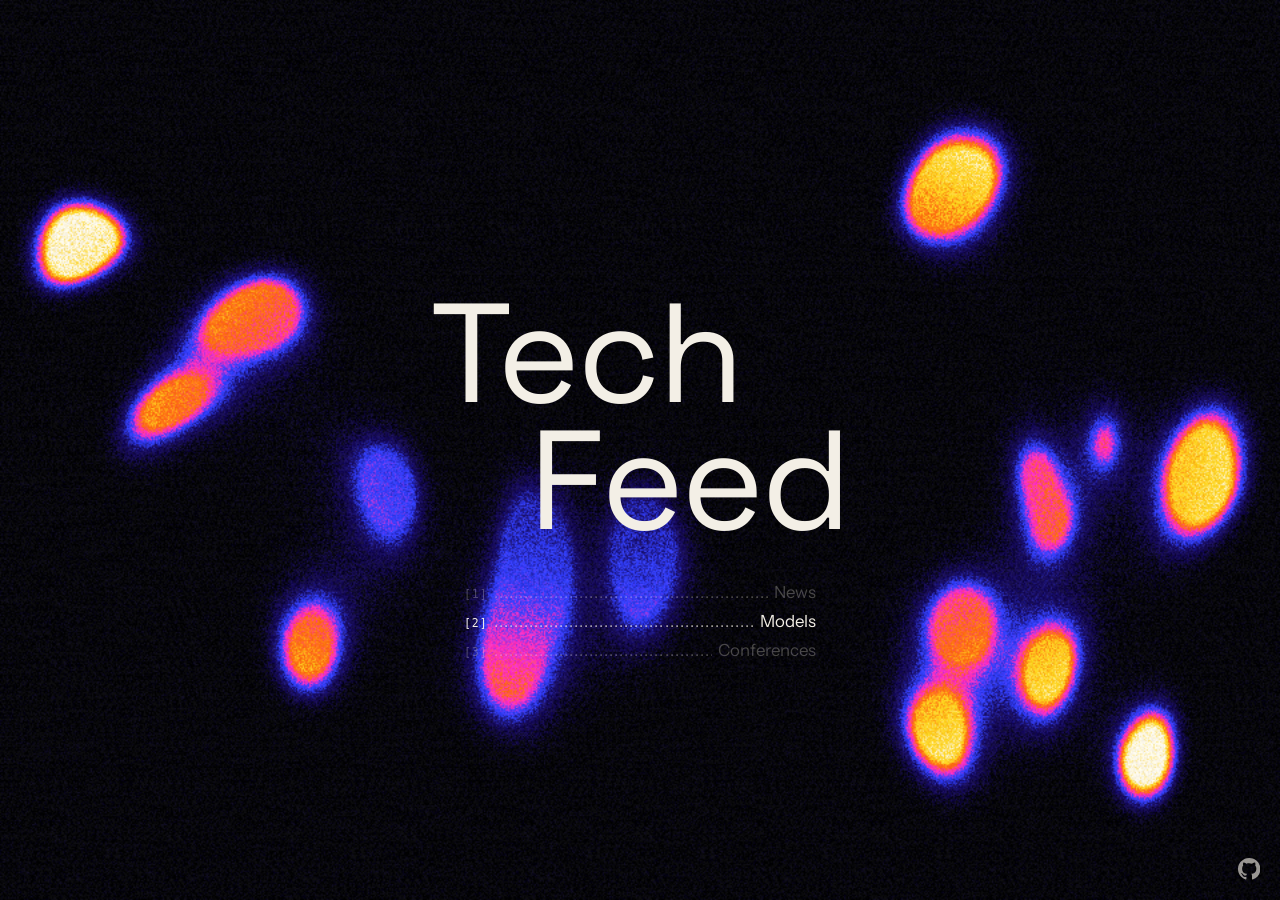
==== site/index.html @ 36f6113f "reorder landing index, add github icon, centered empty state, disable text selection Co-Authored-By:" ====
<!doctype html>
<html lang="en">
<head>
	<meta charset="utf-8">
	<meta name="viewport" content="width=device-width, initial-scale=1">
	<title>Tech Feed</title>
	<meta name="description" content="Hourly JSON feeds of new AI model releases from 48 labs.">
	<link rel="preconnect" href="https://fonts.googleapis.com">
	<link rel="preconnect" href="https://fonts.gstatic.com" crossorigin>
	<link rel="stylesheet" href="https://fonts.googleapis.com/css2?family=Space+Grotesk&family=Instrument+Sans&display=swap">
	<link rel="stylesheet" href="assets/landing.css">
</head>
<body>
	<canvas class="field" data-shader="field-culture" data-bands="0" aria-hidden="true"></canvas>

	<main>
		<p class="stamp"></p>
		<h1><span>Tech</span><span>Feed</span></h1>
		<nav class="toc" aria-label="Feeds">
			<a aria-disabled="true"><span class="num">[1]</span><span class="dots"></span><span class="label">News</span></a>
			<a href="models/"><span class="num">[2]</span><span class="dots"></span><span class="label">Models</span></a>
			<a aria-disabled="true"><span class="num">[3]</span><span class="dots"></span><span class="label">Conferences</span></a>
		</nav>
	</main>

	<a class="repo" href="https://github.com/christiansassi/tech-feed" aria-label="Source code on GitHub"><svg aria-hidden="true" fill="currentColor" fill-rule="evenodd" viewBox="0 0 24 24" xmlns="http://www.w3.org/2000/svg"><path d="M12 0c6.63 0 12 5.276 12 11.79-.001 5.067-3.29 9.567-8.175 11.187-.6.118-.825-.25-.825-.56 0-.398.015-1.665.015-3.242 0-1.105-.375-1.813-.81-2.181 2.67-.295 5.475-1.297 5.475-5.822 0-1.297-.465-2.344-1.23-3.169.12-.295.54-1.503-.12-3.125 0 0-1.005-.324-3.3 1.209a11.32 11.32 0 00-3-.398c-1.02 0-2.04.133-3 .398-2.295-1.518-3.3-1.209-3.3-1.209-.66 1.622-.24 2.83-.12 3.125-.765.825-1.23 1.887-1.23 3.169 0 4.51 2.79 5.527 5.46 5.822-.345.294-.66.81-.765 1.577-.69.31-2.415.81-3.495-.973-.225-.354-.9-1.223-1.845-1.209-1.005.015-.405.56.015.781.51.28 1.095 1.327 1.23 1.666.24.663 1.02 1.93 4.035 1.385 0 .988.015 1.916.015 2.196 0 .31-.225.664-.825.56C3.303 21.374-.003 16.867 0 11.791 0 5.276 5.37 0 12 0z"></path></svg></a>

	<!--
		Culture as a lava lamp: blobs rise and sink slowly, each around its own resting
		height and with its own reach, so they spread over the whole screen instead of
		piling up at the edges. Every blob is made of three lobes that drift around its
		center: most of the time they stay close and push the outline out of round, and
		now and then they move far enough apart that the blob pinches and divides, then
		they come back together. A noise warp keeps every outline changing. The field
		maps to one continuous gradient, with no rings or hard borders.
	-->
	<script type="x-shader/x-fragment" id="field-culture">
		float field(vec2 uv, vec2 p, float t) {
			float aspect = uRes.x / uRes.y;
			float slow = t * 0.02;
			float f = 0.0;

			vec2 wobble = vec2(noise(p * 3.2 + vec2(slow, -slow)), noise(p * 3.2 + vec2(7.3 - slow, 2.1 + slow))) - 0.5;
			vec2 q = p + wobble * 0.13;

			for (int i = 0; i < 10; i++) {
				float fi = float(i);
				vec2 h = hash22(vec2(fi * 1.31, fi * 2.17) + 4.7);
				float speed = mix(0.016, 0.032, h.y);
				float phase = 6.2832 * hash12(vec2(fi, 7.0));

				float reach = mix(0.15, 0.42, hash12(vec2(fi, 5.0)));
				float y = (hash12(vec2(fi, 13.0)) - 0.5) * (0.84 - 2.0 * reach) + sin(t * speed + phase) * reach;
				float velocity = cos(t * speed + phase);
				float x = (h.x - 0.5) * aspect * 0.95 + 0.05 * sin(t * speed * 0.7 + fi * 1.9);
				float r = mix(0.045, 0.09, hash12(vec2(fi, 11.0)));

				float split = 0.5 + 0.5 * sin(t * mix(0.025, 0.05, hash12(vec2(fi, 17.0))) + 6.2832 * hash12(vec2(fi, 19.0)));
				float spread = r * (0.35 + 2.8 * split * split * split);
				float spin = t * 0.04 * (hash12(vec2(fi, 23.0)) - 0.5) + 6.2832 * hash12(vec2(fi, 29.0));

				for (int k = 0; k < 3; k++) {
					float fk = float(k);
					float lobe = r * mix(0.5, 0.72, hash12(vec2(fi, 31.0 + fk)));
					float angle = spin + fk * 2.0944 + 0.7 * sin(t * 0.05 + fi + fk * 1.7);
					float gap = spread * mix(0.55, 1.0, hash12(vec2(fi, 37.0 + fk)));

					vec2 d = q - vec2(x, y) - vec2(cos(angle), sin(angle)) * gap;
					d.y /= 1.0 + 0.45 * abs(velocity);
					f += lobe * lobe / (dot(d, d) + 0.0005);
				}
			}

			return smoothstep(0.6, 2.6, f);
		}
	</script>
	<script src="assets/landing.js"></script>
</body>
</html>
---- site/assets/landing.css ----
/* Landing page layout: full-screen shader canvas with a centered title block. */

:root {
	--ink: #f3efe6;
	--ink-muted: rgba(243, 239, 230, 0.62);
	--ink-faint: rgba(243, 239, 230, 0.28);
	--ground: #050507;
	--font-title: "Space Grotesk", system-ui, sans-serif;
	--font-body: "Instrument Sans", system-ui, sans-serif;
	--font-mono: ui-monospace, "SF Mono", "JetBrains Mono", Menlo, Consolas, monospace;
	color-scheme: dark;
}

* {
	box-sizing: border-box;
}

html,
body {
	height: 100%;
}

body {
	margin: 0;
	background: var(--ground);
	color: var(--ink);
	font-family: var(--font-mono);
	overflow: hidden;
	-webkit-user-select: none;
	user-select: none;
}

body.no-webgl {
	background: radial-gradient(120% 70% at 20% 100%, #ff6a12 0%, #ff2ec2 18%, #3340ff 34%, #170b5c 50%, var(--ground) 70%);
}

canvas.field {
	position: fixed;
	inset: 0;
	width: 100%;
	height: 100%;
	display: block;
}

main {
	position: relative;
	min-height: 100%;
	display: grid;
	place-items: center;
	align-content: center;
	gap: 2.4rem;
	padding: 2rem 1rem;
	text-align: center;
}

.stamp {
	margin: 0;
	font-size: 0.72rem;
	font-weight: 600;
	letter-spacing: 0.14em;
	text-transform: uppercase;
	color: var(--ink);
	min-height: 1em;
}

h1 {
	margin: 0;
	font-family: var(--font-title);
	font-weight: 400;
	font-size: clamp(3.6rem, 11vw, 9rem);
	line-height: 0.9;
	letter-spacing: -0.02em;
	display: grid;
}

h1 span:first-child {
	justify-self: start;
	transform: translateX(-0.35em);
}

h1 span:last-child {
	justify-self: end;
	transform: translateX(0.35em);
}

nav.toc {
	display: grid;
	gap: 0.55rem;
	width: min(22rem, 86vw);
	font-family: var(--font-body);
	font-size: 1.05rem;
}

nav.toc a {
	display: grid;
	grid-template-columns: auto 1fr auto;
	align-items: baseline;
	gap: 0.4rem;
	color: var(--ink);
	text-decoration: none;
}

nav.toc a .num {
	font-family: var(--font-mono);
	font-size: 0.72rem;
	letter-spacing: 0.08em;
}

nav.toc a .dots {
	overflow: hidden;
	white-space: nowrap;
	letter-spacing: 0.12em;
	color: var(--ink-muted);
}

nav.toc a .dots::before {
	content: "................................................................................................................................................................................................................................................";
}

nav.toc a {
	transition: opacity 0.25s ease;
}

nav.toc:has(a:hover, a:focus-visible) a:not(:hover, :focus-visible) {
	opacity: 0.3;
}

nav.toc a[aria-disabled="true"] {
	color: var(--ink-faint);
	pointer-events: none;
}

nav.toc a[aria-disabled="true"] .dots {
	color: var(--ink-faint);
}

.repo {
	position: fixed;
	right: max(1.25rem, env(safe-area-inset-right));
	bottom: max(1.25rem, env(safe-area-inset-bottom));
	display: block;
	width: 1.4rem;
	height: 1.4rem;
	color: var(--ink-muted);
	transition: color 0.25s ease;
}

.repo svg {
	display: block;
	width: 100%;
	height: 100%;
}

.repo:hover,
.repo:focus-visible {
	color: var(--ink);
}

@media (prefers-reduced-motion: reduce) {
	* {
		transition: none !important;
	}
}
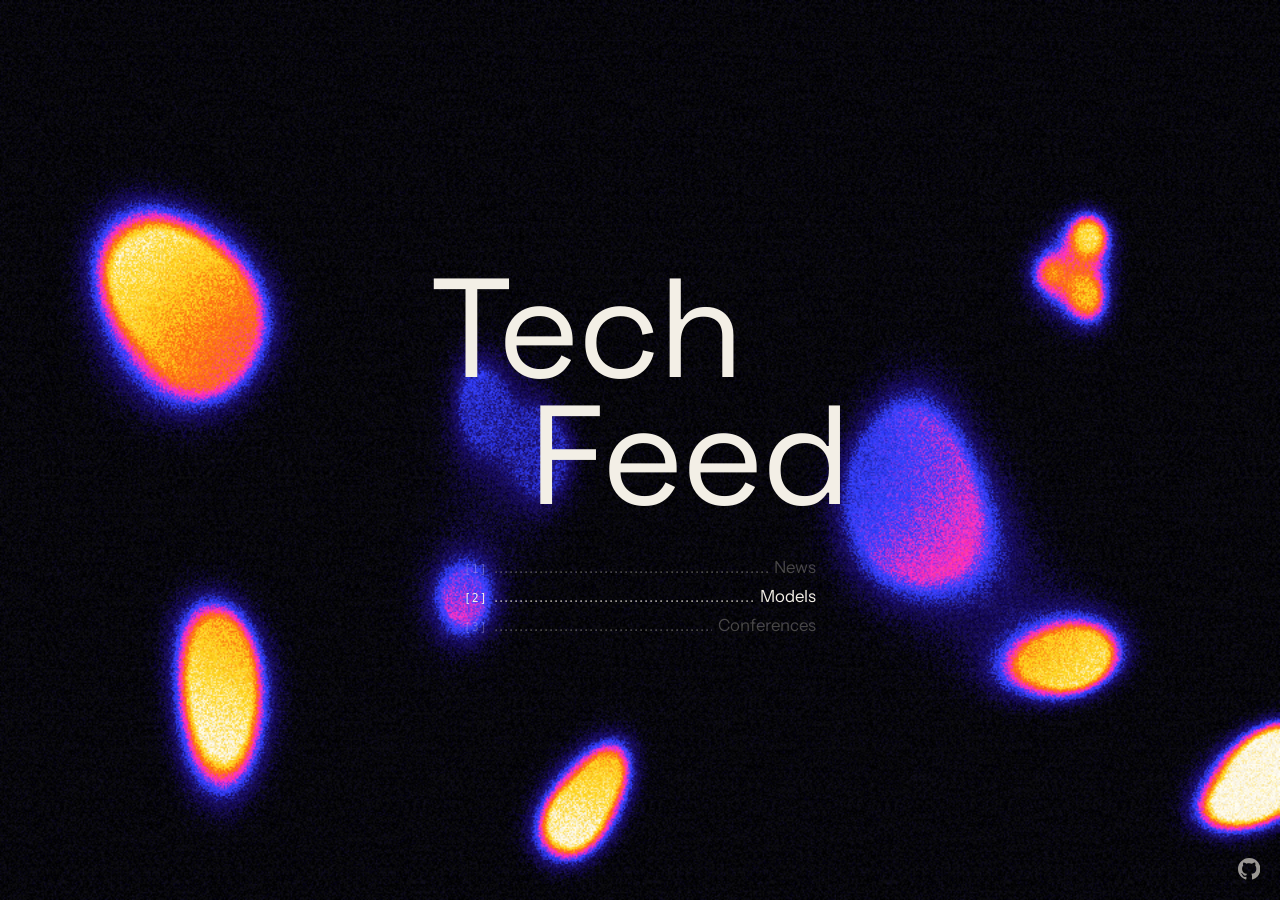
==== commit 9583f9eb: "link each model to its article, open links in a new tab, remove landing date Co-Authored-By: Claude " ====
--- a/site/index.html
+++ b/site/index.html
@@ -14,16 +14,15 @@
 	<canvas class="field" data-shader="field-culture" data-bands="0" aria-hidden="true"></canvas>
 
 	<main>
-		<p class="stamp"></p>
 		<h1><span>Tech</span><span>Feed</span></h1>
 		<nav class="toc" aria-label="Feeds">
 			<a aria-disabled="true"><span class="num">[1]</span><span class="dots"></span><span class="label">News</span></a>
-			<a href="models/"><span class="num">[2]</span><span class="dots"></span><span class="label">Models</span></a>
+			<a href="models/" target="_blank" rel="noopener"><span class="num">[2]</span><span class="dots"></span><span class="label">Models</span></a>
 			<a aria-disabled="true"><span class="num">[3]</span><span class="dots"></span><span class="label">Conferences</span></a>
 		</nav>
 	</main>
 
-	<a class="repo" href="https://github.com/christiansassi/tech-feed" aria-label="Source code on GitHub"><svg aria-hidden="true" fill="currentColor" fill-rule="evenodd" viewBox="0 0 24 24" xmlns="http://www.w3.org/2000/svg"><path d="M12 0c6.63 0 12 5.276 12 11.79-.001 5.067-3.29 9.567-8.175 11.187-.6.118-.825-.25-.825-.56 0-.398.015-1.665.015-3.242 0-1.105-.375-1.813-.81-2.181 2.67-.295 5.475-1.297 5.475-5.822 0-1.297-.465-2.344-1.23-3.169.12-.295.54-1.503-.12-3.125 0 0-1.005-.324-3.3 1.209a11.32 11.32 0 00-3-.398c-1.02 0-2.04.133-3 .398-2.295-1.518-3.3-1.209-3.3-1.209-.66 1.622-.24 2.83-.12 3.125-.765.825-1.23 1.887-1.23 3.169 0 4.51 2.79 5.527 5.46 5.822-.345.294-.66.81-.765 1.577-.69.31-2.415.81-3.495-.973-.225-.354-.9-1.223-1.845-1.209-1.005.015-.405.56.015.781.51.28 1.095 1.327 1.23 1.666.24.663 1.02 1.93 4.035 1.385 0 .988.015 1.916.015 2.196 0 .31-.225.664-.825.56C3.303 21.374-.003 16.867 0 11.791 0 5.276 5.37 0 12 0z"></path></svg></a>
+	<a class="repo" href="https://github.com/christiansassi/tech-feed" target="_blank" rel="noopener" aria-label="Source code on GitHub"><svg aria-hidden="true" fill="currentColor" fill-rule="evenodd" viewBox="0 0 24 24" xmlns="http://www.w3.org/2000/svg"><path d="M12 0c6.63 0 12 5.276 12 11.79-.001 5.067-3.29 9.567-8.175 11.187-.6.118-.825-.25-.825-.56 0-.398.015-1.665.015-3.242 0-1.105-.375-1.813-.81-2.181 2.67-.295 5.475-1.297 5.475-5.822 0-1.297-.465-2.344-1.23-3.169.12-.295.54-1.503-.12-3.125 0 0-1.005-.324-3.3 1.209a11.32 11.32 0 00-3-.398c-1.02 0-2.04.133-3 .398-2.295-1.518-3.3-1.209-3.3-1.209-.66 1.622-.24 2.83-.12 3.125-.765.825-1.23 1.887-1.23 3.169 0 4.51 2.79 5.527 5.46 5.822-.345.294-.66.81-.765 1.577-.69.31-2.415.81-3.495-.973-.225-.354-.9-1.223-1.845-1.209-1.005.015-.405.56.015.781.51.28 1.095 1.327 1.23 1.666.24.663 1.02 1.93 4.035 1.385 0 .988.015 1.916.015 2.196 0 .31-.225.664-.825.56C3.303 21.374-.003 16.867 0 11.791 0 5.276 5.37 0 12 0z"></path></svg></a>
 
 	<!--
 		Culture as a lava lamp: blobs rise and sink slowly, each around its own resting
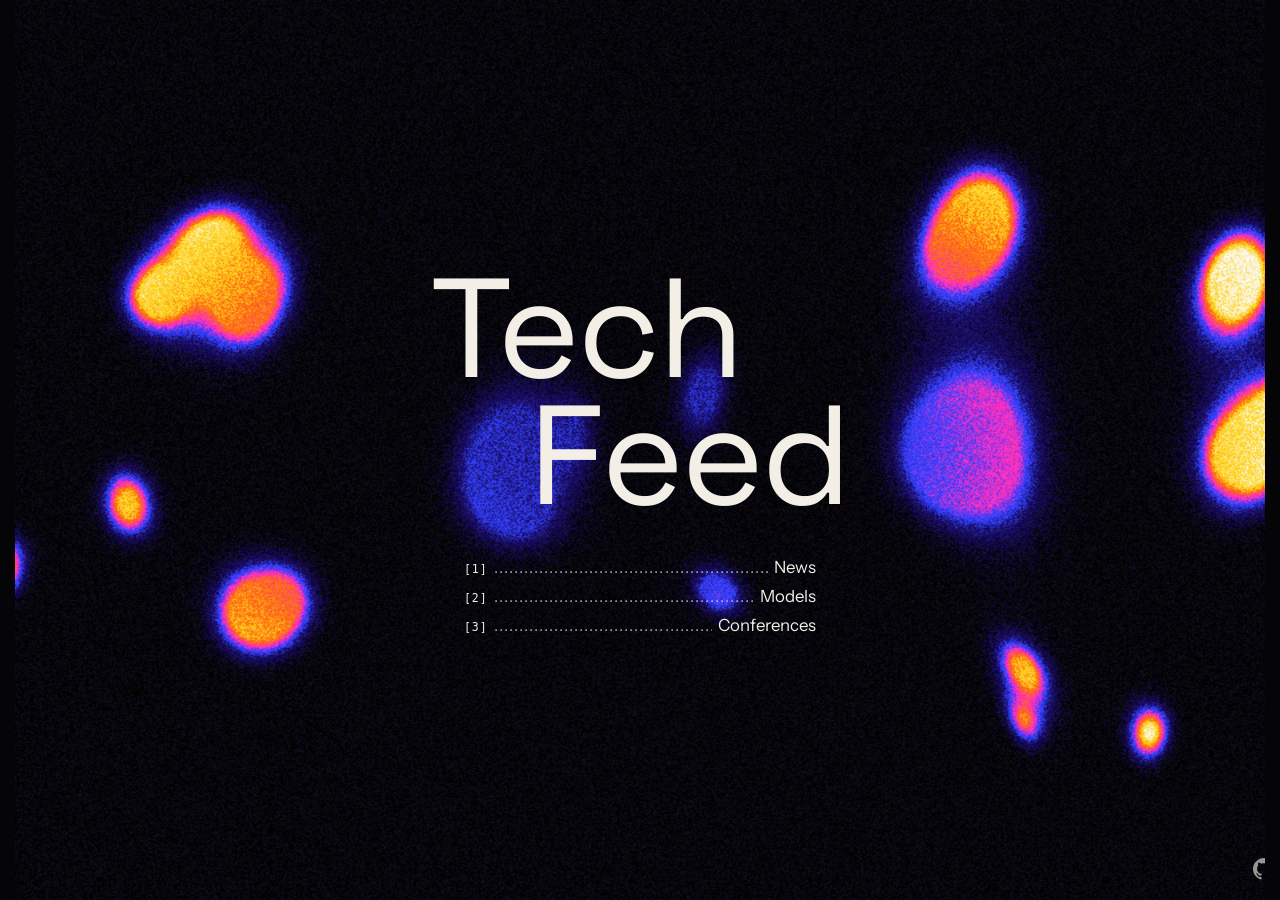
==== commit 23c95600: "add news and conferences pages, share the background shader, keep pages centered with scrollbar gutt" ====
--- a/site/index.html
+++ b/site/index.html
@@ -16,63 +16,15 @@
 	<main>
 		<h1><span>Tech</span><span>Feed</span></h1>
 		<nav class="toc" aria-label="Feeds">
-			<a aria-disabled="true"><span class="num">[1]</span><span class="dots"></span><span class="label">News</span></a>
+			<a href="news/" target="_blank" rel="noopener"><span class="num">[1]</span><span class="dots"></span><span class="label">News</span></a>
 			<a href="models/" target="_blank" rel="noopener"><span class="num">[2]</span><span class="dots"></span><span class="label">Models</span></a>
-			<a aria-disabled="true"><span class="num">[3]</span><span class="dots"></span><span class="label">Conferences</span></a>
+			<a href="conferences/" target="_blank" rel="noopener"><span class="num">[3]</span><span class="dots"></span><span class="label">Conferences</span></a>
 		</nav>
 	</main>
 
 	<a class="repo" href="https://github.com/christiansassi/tech-feed" target="_blank" rel="noopener" aria-label="Source code on GitHub"><svg aria-hidden="true" fill="currentColor" fill-rule="evenodd" viewBox="0 0 24 24" xmlns="http://www.w3.org/2000/svg"><path d="M12 0c6.63 0 12 5.276 12 11.79-.001 5.067-3.29 9.567-8.175 11.187-.6.118-.825-.25-.825-.56 0-.398.015-1.665.015-3.242 0-1.105-.375-1.813-.81-2.181 2.67-.295 5.475-1.297 5.475-5.822 0-1.297-.465-2.344-1.23-3.169.12-.295.54-1.503-.12-3.125 0 0-1.005-.324-3.3 1.209a11.32 11.32 0 00-3-.398c-1.02 0-2.04.133-3 .398-2.295-1.518-3.3-1.209-3.3-1.209-.66 1.622-.24 2.83-.12 3.125-.765.825-1.23 1.887-1.23 3.169 0 4.51 2.79 5.527 5.46 5.822-.345.294-.66.81-.765 1.577-.69.31-2.415.81-3.495-.973-.225-.354-.9-1.223-1.845-1.209-1.005.015-.405.56.015.781.51.28 1.095 1.327 1.23 1.666.24.663 1.02 1.93 4.035 1.385 0 .988.015 1.916.015 2.196 0 .31-.225.664-.825.56C3.303 21.374-.003 16.867 0 11.791 0 5.276 5.37 0 12 0z"></path></svg></a>
 
-	<!--
-		Culture as a lava lamp: blobs rise and sink slowly, each around its own resting
-		height and with its own reach, so they spread over the whole screen instead of
-		piling up at the edges. Every blob is made of three lobes that drift around its
-		center: most of the time they stay close and push the outline out of round, and
-		now and then they move far enough apart that the blob pinches and divides, then
-		they come back together. A noise warp keeps every outline changing. The field
-		maps to one continuous gradient, with no rings or hard borders.
-	-->
-	<script type="x-shader/x-fragment" id="field-culture">
-		float field(vec2 uv, vec2 p, float t) {
-			float aspect = uRes.x / uRes.y;
-			float slow = t * 0.02;
-			float f = 0.0;
-
-			vec2 wobble = vec2(noise(p * 3.2 + vec2(slow, -slow)), noise(p * 3.2 + vec2(7.3 - slow, 2.1 + slow))) - 0.5;
-			vec2 q = p + wobble * 0.13;
-
-			for (int i = 0; i < 10; i++) {
-				float fi = float(i);
-				vec2 h = hash22(vec2(fi * 1.31, fi * 2.17) + 4.7);
-				float speed = mix(0.016, 0.032, h.y);
-				float phase = 6.2832 * hash12(vec2(fi, 7.0));
-
-				float reach = mix(0.15, 0.42, hash12(vec2(fi, 5.0)));
-				float y = (hash12(vec2(fi, 13.0)) - 0.5) * (0.84 - 2.0 * reach) + sin(t * speed + phase) * reach;
-				float velocity = cos(t * speed + phase);
-				float x = (h.x - 0.5) * aspect * 0.95 + 0.05 * sin(t * speed * 0.7 + fi * 1.9);
-				float r = mix(0.045, 0.09, hash12(vec2(fi, 11.0)));
-
-				float split = 0.5 + 0.5 * sin(t * mix(0.025, 0.05, hash12(vec2(fi, 17.0))) + 6.2832 * hash12(vec2(fi, 19.0)));
-				float spread = r * (0.35 + 2.8 * split * split * split);
-				float spin = t * 0.04 * (hash12(vec2(fi, 23.0)) - 0.5) + 6.2832 * hash12(vec2(fi, 29.0));
-
-				for (int k = 0; k < 3; k++) {
-					float fk = float(k);
-					float lobe = r * mix(0.5, 0.72, hash12(vec2(fi, 31.0 + fk)));
-					float angle = spin + fk * 2.0944 + 0.7 * sin(t * 0.05 + fi + fk * 1.7);
-					float gap = spread * mix(0.55, 1.0, hash12(vec2(fi, 37.0 + fk)));
-
-					vec2 d = q - vec2(x, y) - vec2(cos(angle), sin(angle)) * gap;
-					d.y /= 1.0 + 0.45 * abs(velocity);
-					f += lobe * lobe / (dot(d, d) + 0.0005);
-				}
-			}
-
-			return smoothstep(0.6, 2.6, f);
-		}
-	</script>
+	<script src="assets/field.js"></script>
 	<script src="assets/landing.js"></script>
 </body>
 </html>
--- a/site/assets/landing.css
+++ b/site/assets/landing.css
@@ -18,6 +18,11 @@
 html,
 body {
 	height: 100%;
+}
+
+/* Reserve the scrollbar space on both sides, so centered content keeps the same position whether or not a page scrolls. */
+html {
+	scrollbar-gutter: stable both-edges;
 }
 
 body {
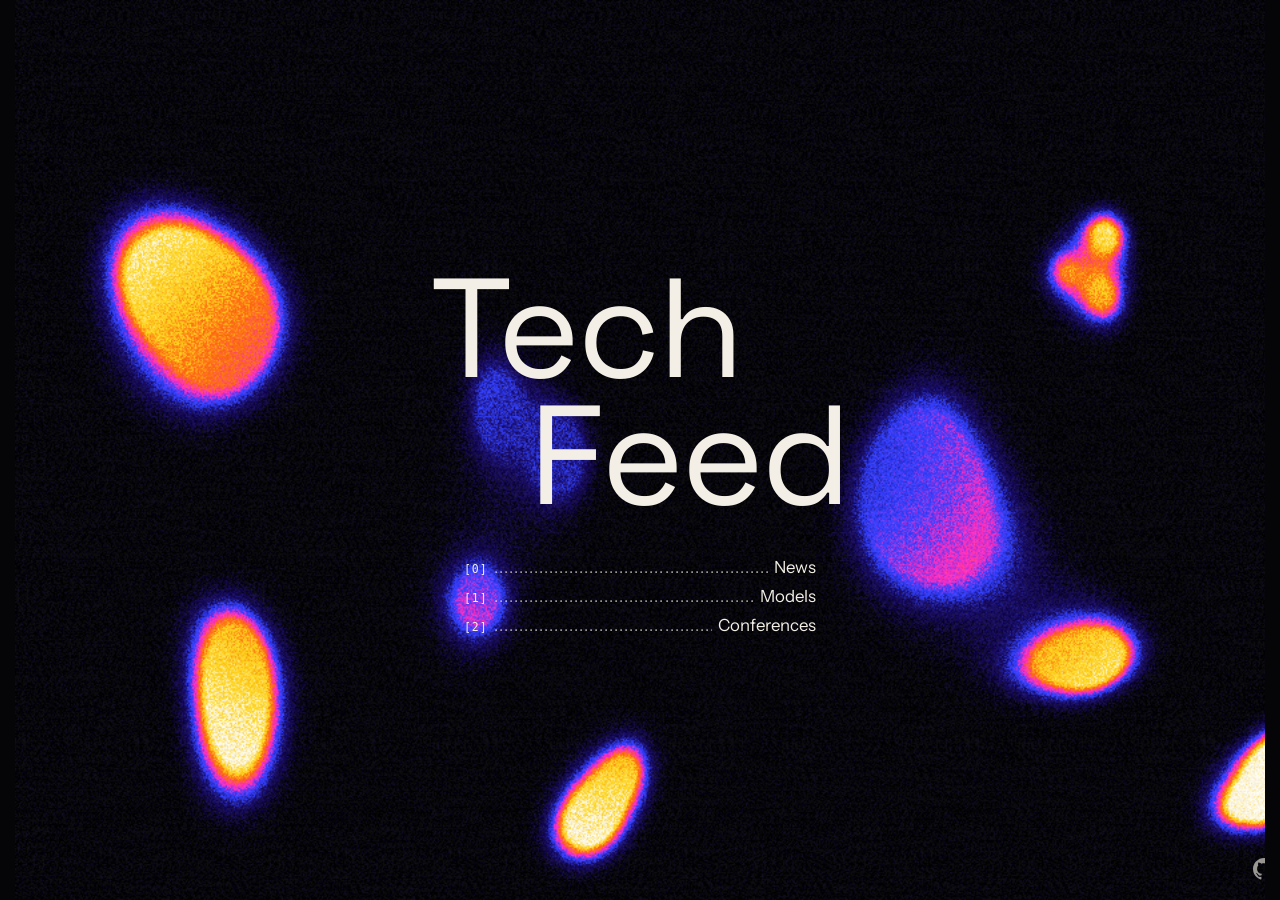
==== commit f5a1b0dc: "number the landing index from zero Co-Authored-By: Claude Opus 5.5 <noreply@anthropic.com>" ====
--- a/site/index.html
+++ b/site/index.html
@@ -16,9 +16,9 @@
 	<main>
 		<h1><span>Tech</span><span>Feed</span></h1>
 		<nav class="toc" aria-label="Feeds">
-			<a href="news/" target="_blank" rel="noopener"><span class="num">[1]</span><span class="dots"></span><span class="label">News</span></a>
-			<a href="models/" target="_blank" rel="noopener"><span class="num">[2]</span><span class="dots"></span><span class="label">Models</span></a>
-			<a href="conferences/" target="_blank" rel="noopener"><span class="num">[3]</span><span class="dots"></span><span class="label">Conferences</span></a>
+			<a href="news/" target="_blank" rel="noopener"><span class="num">[0]</span><span class="dots"></span><span class="label">News</span></a>
+			<a href="models/" target="_blank" rel="noopener"><span class="num">[1]</span><span class="dots"></span><span class="label">Models</span></a>
+			<a href="conferences/" target="_blank" rel="noopener"><span class="num">[2]</span><span class="dots"></span><span class="label">Conferences</span></a>
 		</nav>
 	</main>
 
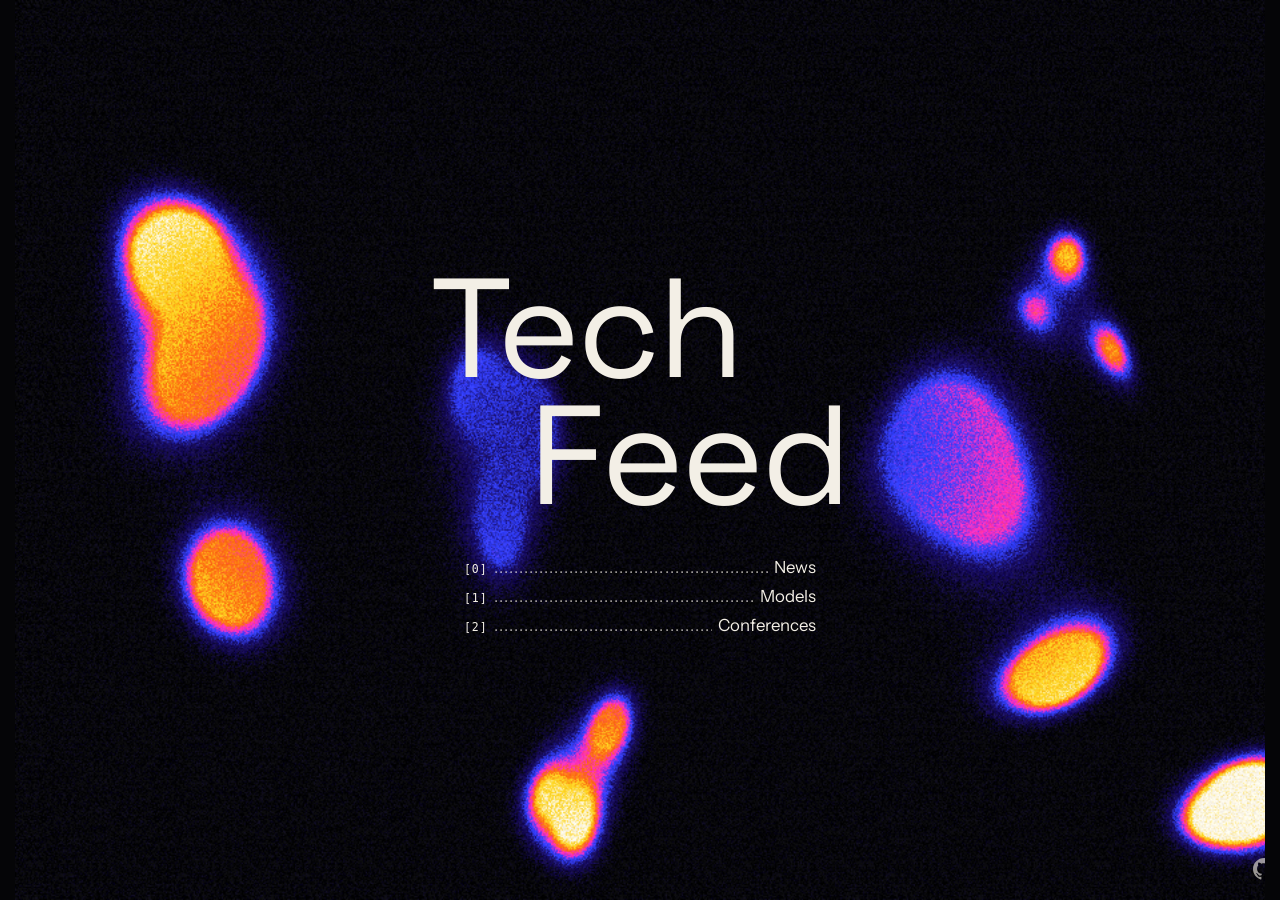
==== commit ddf0408d: "open the landing section links in the same tab Co-Authored-By: Claude Opus 5.5 <noreply@anthropic.co" ====
--- a/site/index.html
+++ b/site/index.html
@@ -16,9 +16,9 @@
 	<main>
 		<h1><span>Tech</span><span>Feed</span></h1>
 		<nav class="toc" aria-label="Feeds">
-			<a href="news/" target="_blank" rel="noopener"><span class="num">[0]</span><span class="dots"></span><span class="label">News</span></a>
-			<a href="models/" target="_blank" rel="noopener"><span class="num">[1]</span><span class="dots"></span><span class="label">Models</span></a>
-			<a href="conferences/" target="_blank" rel="noopener"><span class="num">[2]</span><span class="dots"></span><span class="label">Conferences</span></a>
+			<a href="news/"><span class="num">[0]</span><span class="dots"></span><span class="label">News</span></a>
+			<a href="models/"><span class="num">[1]</span><span class="dots"></span><span class="label">Models</span></a>
+			<a href="conferences/"><span class="num">[2]</span><span class="dots"></span><span class="label">Conferences</span></a>
 		</nav>
 	</main>
 
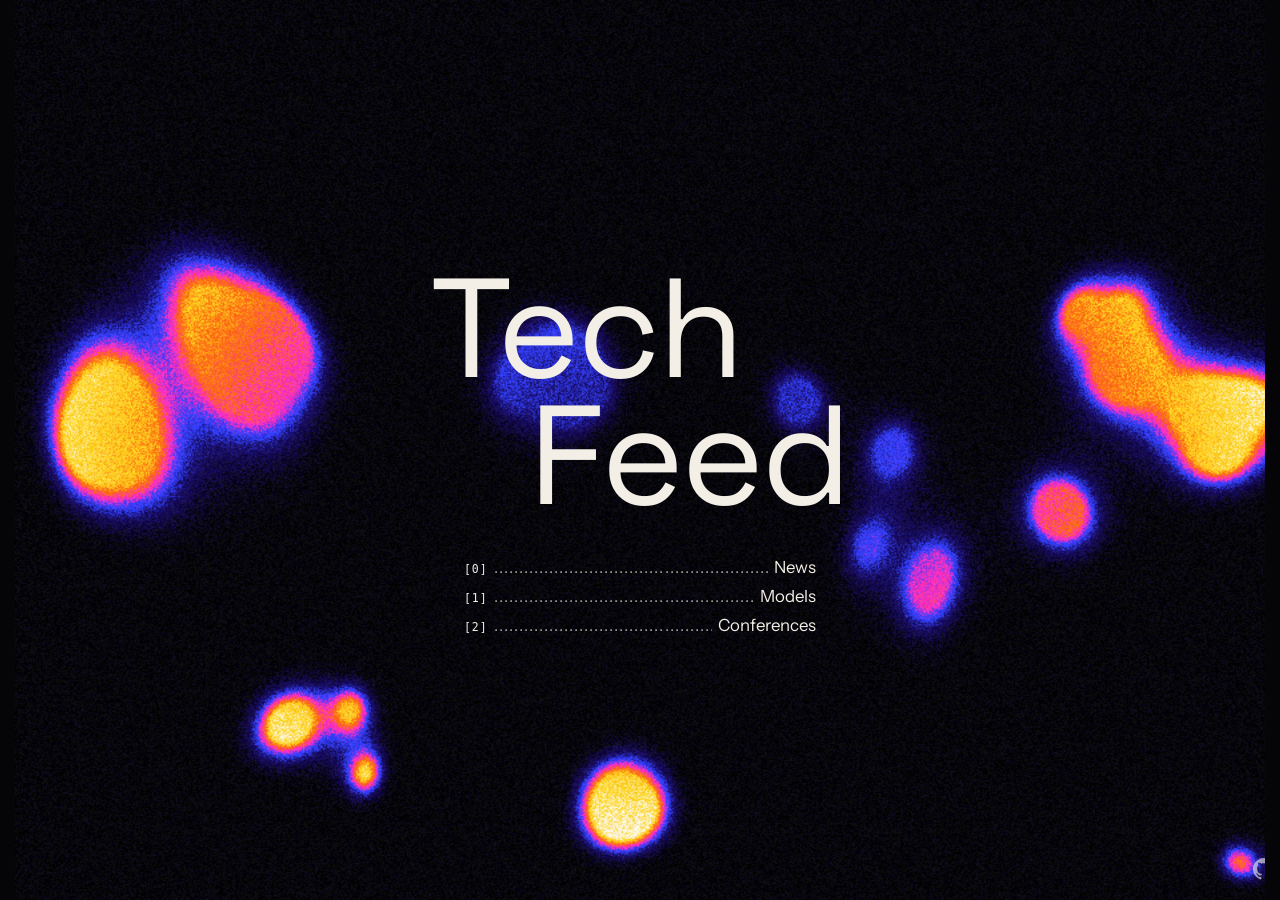
==== commit 69857b68: "link previews: one image from the landing background and the line "stay close to what's next" on eve" ====
--- a/site/index.html
+++ b/site/index.html
@@ -4,7 +4,19 @@
 	<meta charset="utf-8">
 	<meta name="viewport" content="width=device-width, initial-scale=1">
 	<title>Tech Feed</title>
-	<meta name="description" content="Hourly JSON feeds of new AI model releases from 48 labs.">
+	<meta name="description" content="Stay close to what's next.">
+	<!-- Link previews (WhatsApp, Telegram, Slack, X): one image for every page, made from the landing background. -->
+	<meta property="og:type" content="website">
+	<meta property="og:site_name" content="Tech Feed">
+	<meta property="og:title" content="Tech Feed">
+	<meta property="og:description" content="Stay close to what's next.">
+	<meta property="og:url" content="https://christiansassi.github.io/tech-feed/">
+	<meta property="og:image" content="https://christiansassi.github.io/tech-feed/assets/og.jpg">
+	<meta property="og:image:type" content="image/jpeg">
+	<meta property="og:image:width" content="1200">
+	<meta property="og:image:height" content="630">
+	<meta property="og:image:alt" content="Tech Feed, over glowing blobs on a dark background">
+	<meta name="twitter:card" content="summary_large_image">
 	<link rel="preconnect" href="https://fonts.googleapis.com">
 	<link rel="preconnect" href="https://fonts.gstatic.com" crossorigin>
 	<link rel="stylesheet" href="https://fonts.googleapis.com/css2?family=Space+Grotesk&family=Instrument+Sans&display=swap">
--- a/site/assets/landing.css
+++ b/site/assets/landing.css
@@ -20,9 +20,10 @@
 	height: 100%;
 }
 
-/* Reserve the scrollbar space on both sides, so centered content keeps the same position whether or not a page scrolls. */
+/* Reserve the scrollbar space on both sides, so centered content keeps the same position whether or not a page scrolls. The track is transparent and the thumb takes the color of the divider lines. */
 html {
 	scrollbar-gutter: stable both-edges;
+	scrollbar-color: var(--ink-faint) transparent;
 }
 
 body {
@@ -88,10 +89,11 @@
 	transform: translateX(0.35em);
 }
 
+/* Links touch and the space between them is padding, so the pointer never falls in a gap that would undo the hover dimming; the negative margin keeps the menu height. */
 nav.toc {
 	display: grid;
-	gap: 0.55rem;
 	width: min(22rem, 86vw);
+	margin-block: -0.275rem;
 	font-family: var(--font-body);
 	font-size: 1.05rem;
 }
@@ -101,6 +103,7 @@
 	grid-template-columns: auto 1fr auto;
 	align-items: baseline;
 	gap: 0.4rem;
+	padding-block: 0.275rem;
 	color: var(--ink);
 	text-decoration: none;
 }
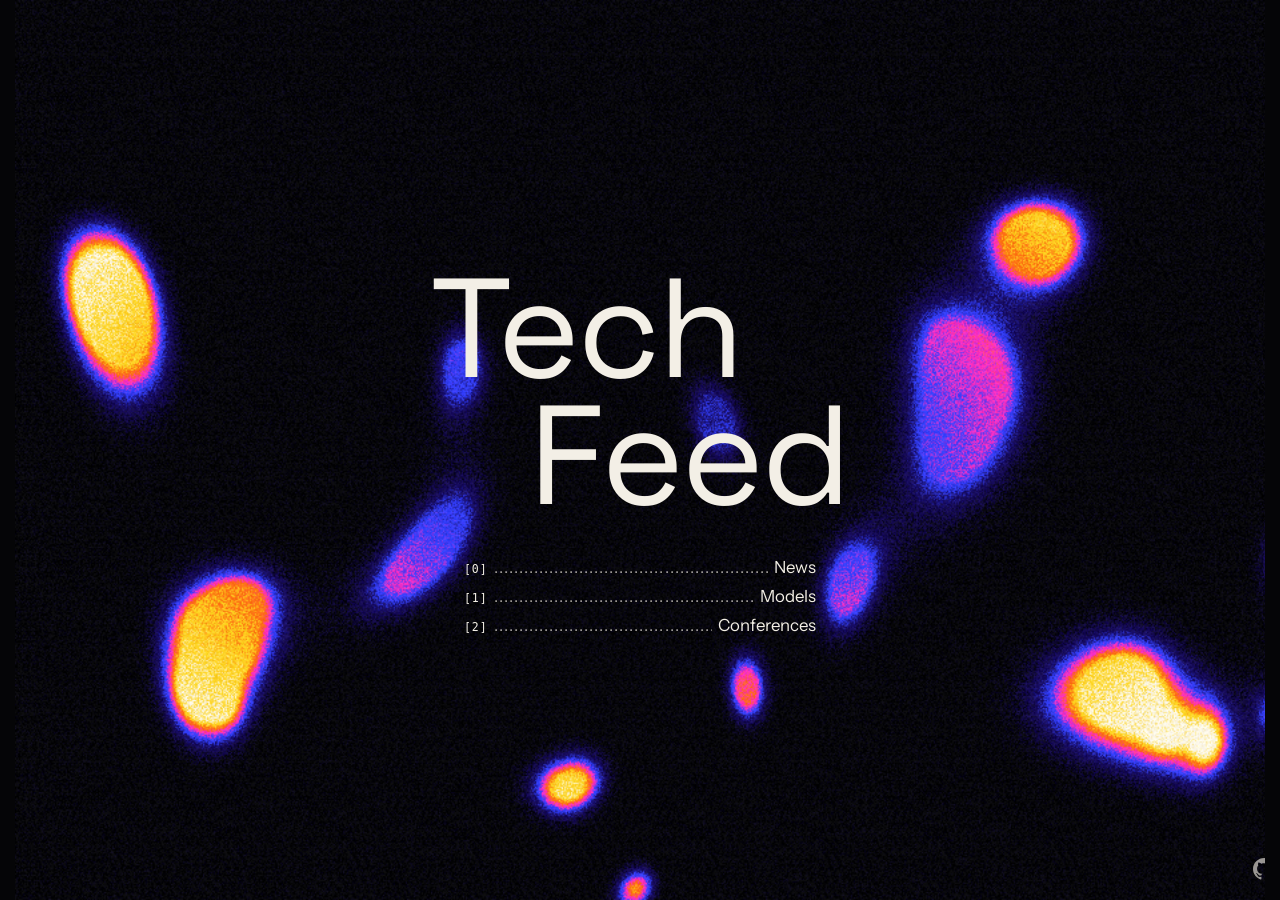
==== commit 8e27eaf2: "favicon: a t and an f on one stem, in the colors of the anthropic icon; the 404 page is a real page " ====
--- a/site/index.html
+++ b/site/index.html
@@ -17,6 +17,9 @@
 	<meta property="og:image:height" content="630">
 	<meta property="og:image:alt" content="Tech Feed, over glowing blobs on a dark background">
 	<meta name="twitter:card" content="summary_large_image">
+	<link rel="icon" href="assets/favicon.svg" type="image/svg+xml">
+	<link rel="icon" href="assets/favicon.ico" sizes="16x16 32x32 48x48">
+	<link rel="apple-touch-icon" href="assets/apple-touch-icon.png">
 	<link rel="preconnect" href="https://fonts.googleapis.com">
 	<link rel="preconnect" href="https://fonts.gstatic.com" crossorigin>
 	<link rel="stylesheet" href="https://fonts.googleapis.com/css2?family=Space+Grotesk&family=Instrument+Sans&display=swap">
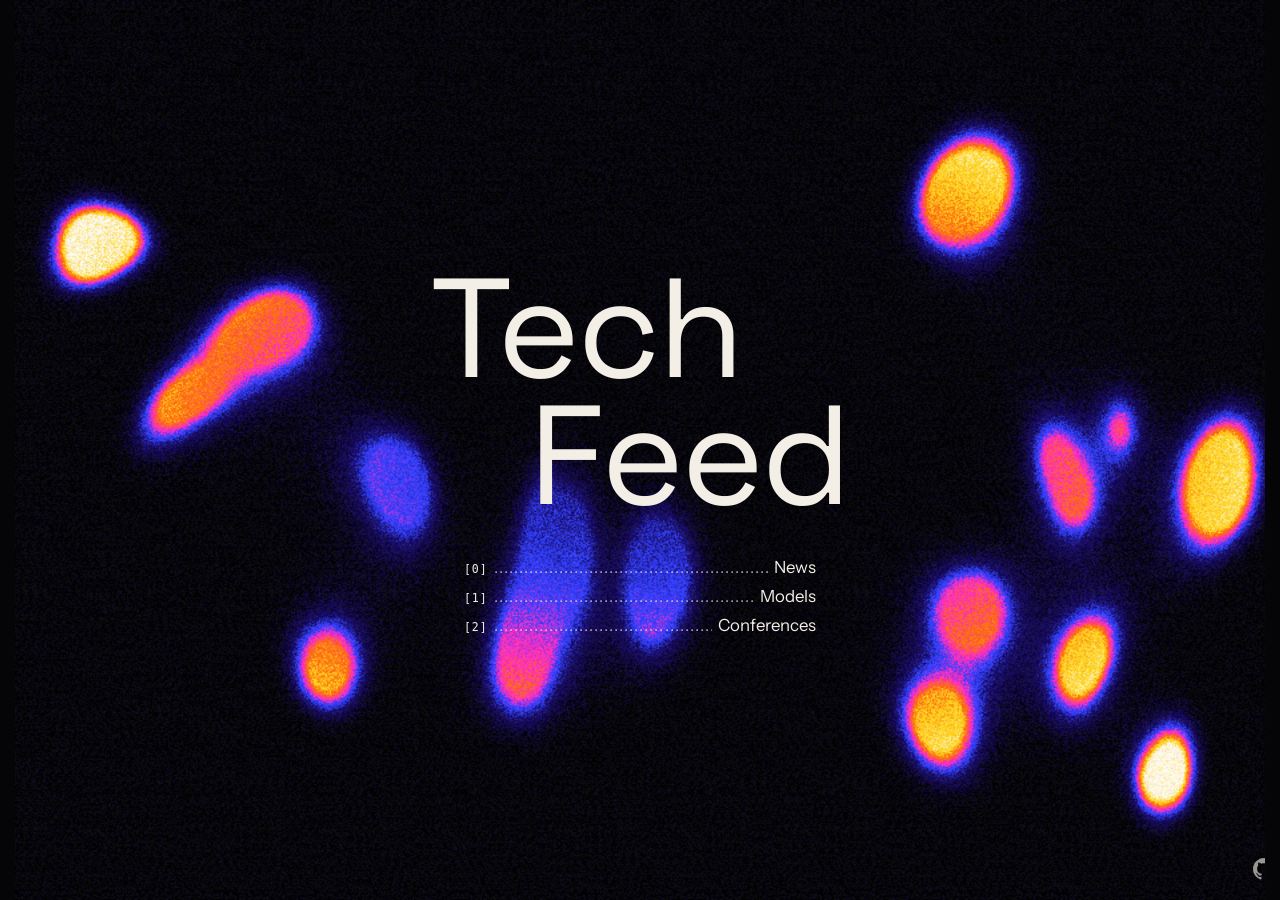
==== commit a2d4c865: "installable app: web app manifest with 192, 512 and maskable icons, plus the apple tags, so tech fee" ====
--- a/site/index.html
+++ b/site/index.html
@@ -20,6 +20,13 @@
 	<link rel="icon" href="assets/favicon.svg" type="image/svg+xml">
 	<link rel="icon" href="assets/favicon.ico" sizes="16x16 32x32 48x48">
 	<link rel="apple-touch-icon" href="assets/apple-touch-icon.png">
+	<!-- Installable as an app: the manifest for Chrome, Edge and Android, the apple tags for iPhone before iOS 26. -->
+	<link rel="manifest" href="manifest.webmanifest">
+	<meta name="theme-color" content="#050507">
+	<meta name="mobile-web-app-capable" content="yes">
+	<meta name="apple-mobile-web-app-capable" content="yes">
+	<meta name="apple-mobile-web-app-title" content="Tech Feed">
+	<meta name="apple-mobile-web-app-status-bar-style" content="black">
 	<link rel="preconnect" href="https://fonts.googleapis.com">
 	<link rel="preconnect" href="https://fonts.gstatic.com" crossorigin>
 	<link rel="stylesheet" href="https://fonts.googleapis.com/css2?family=Space+Grotesk&family=Instrument+Sans&display=swap">
